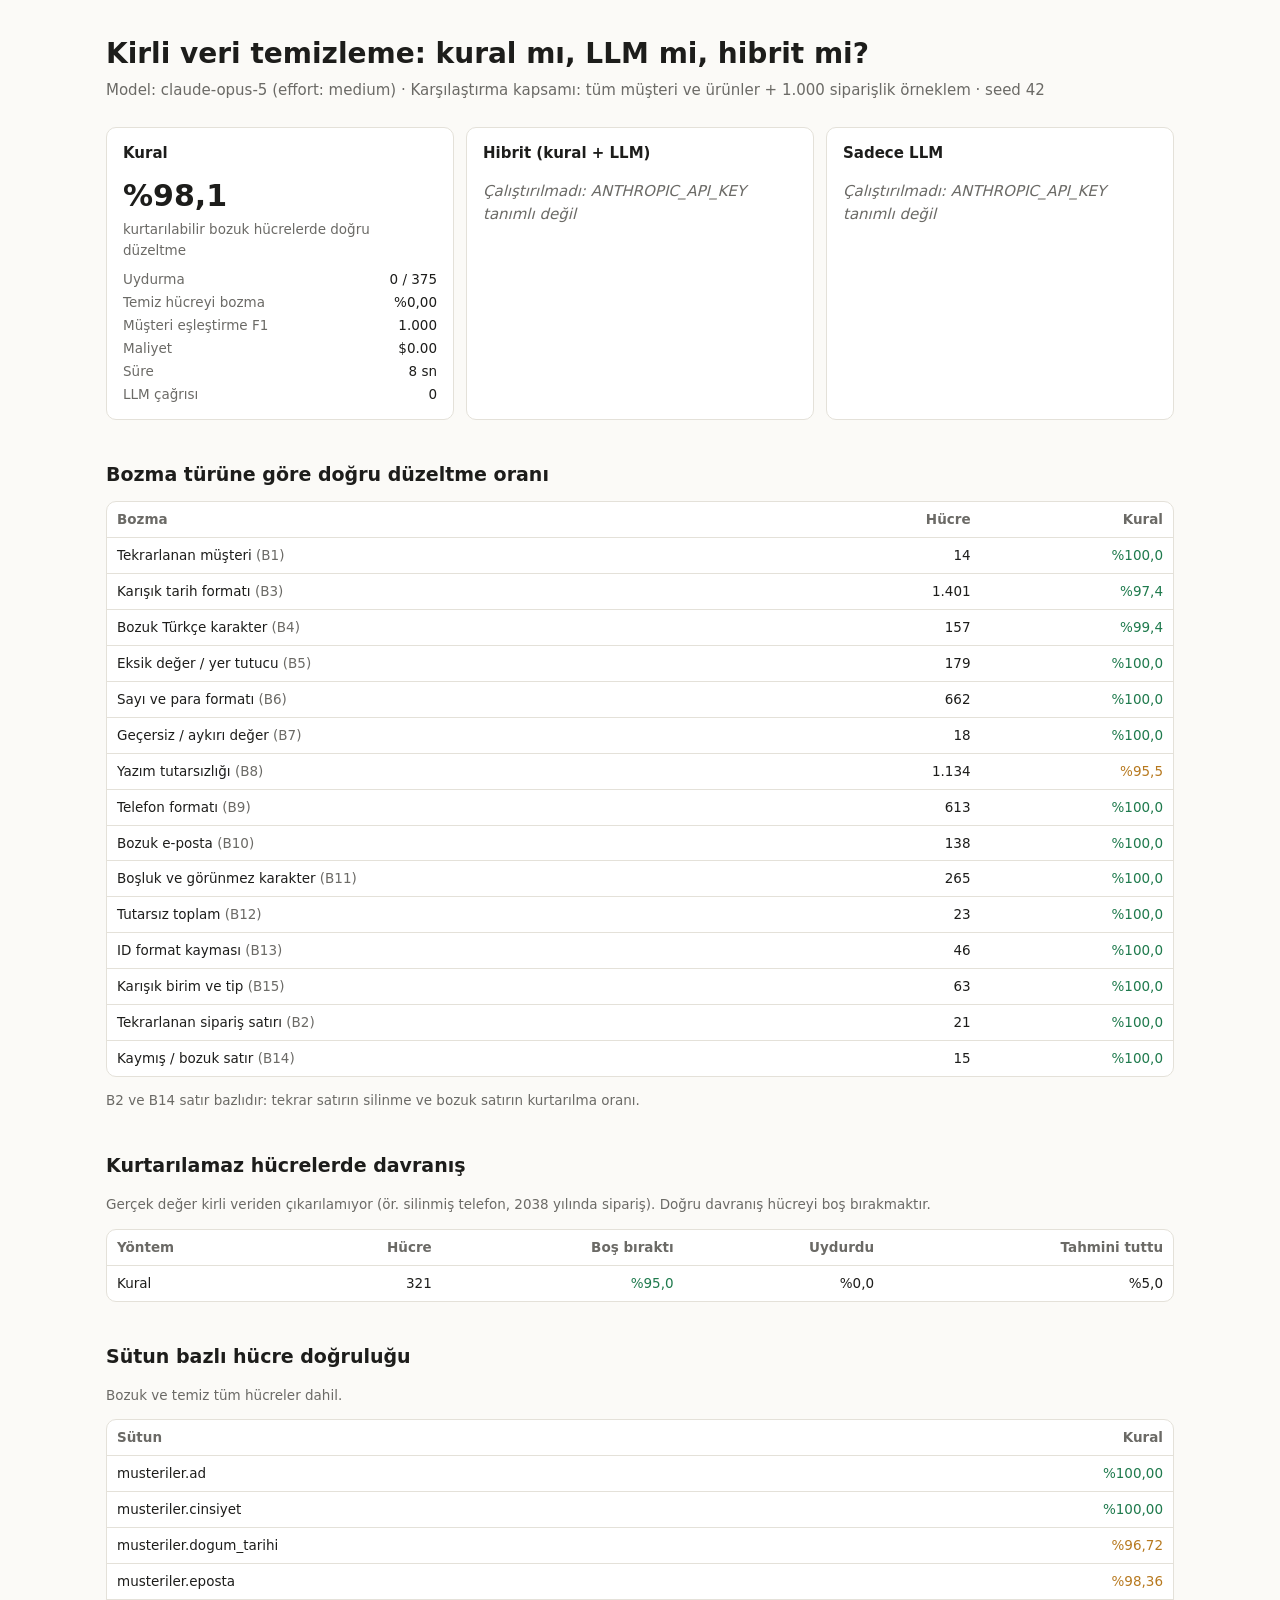
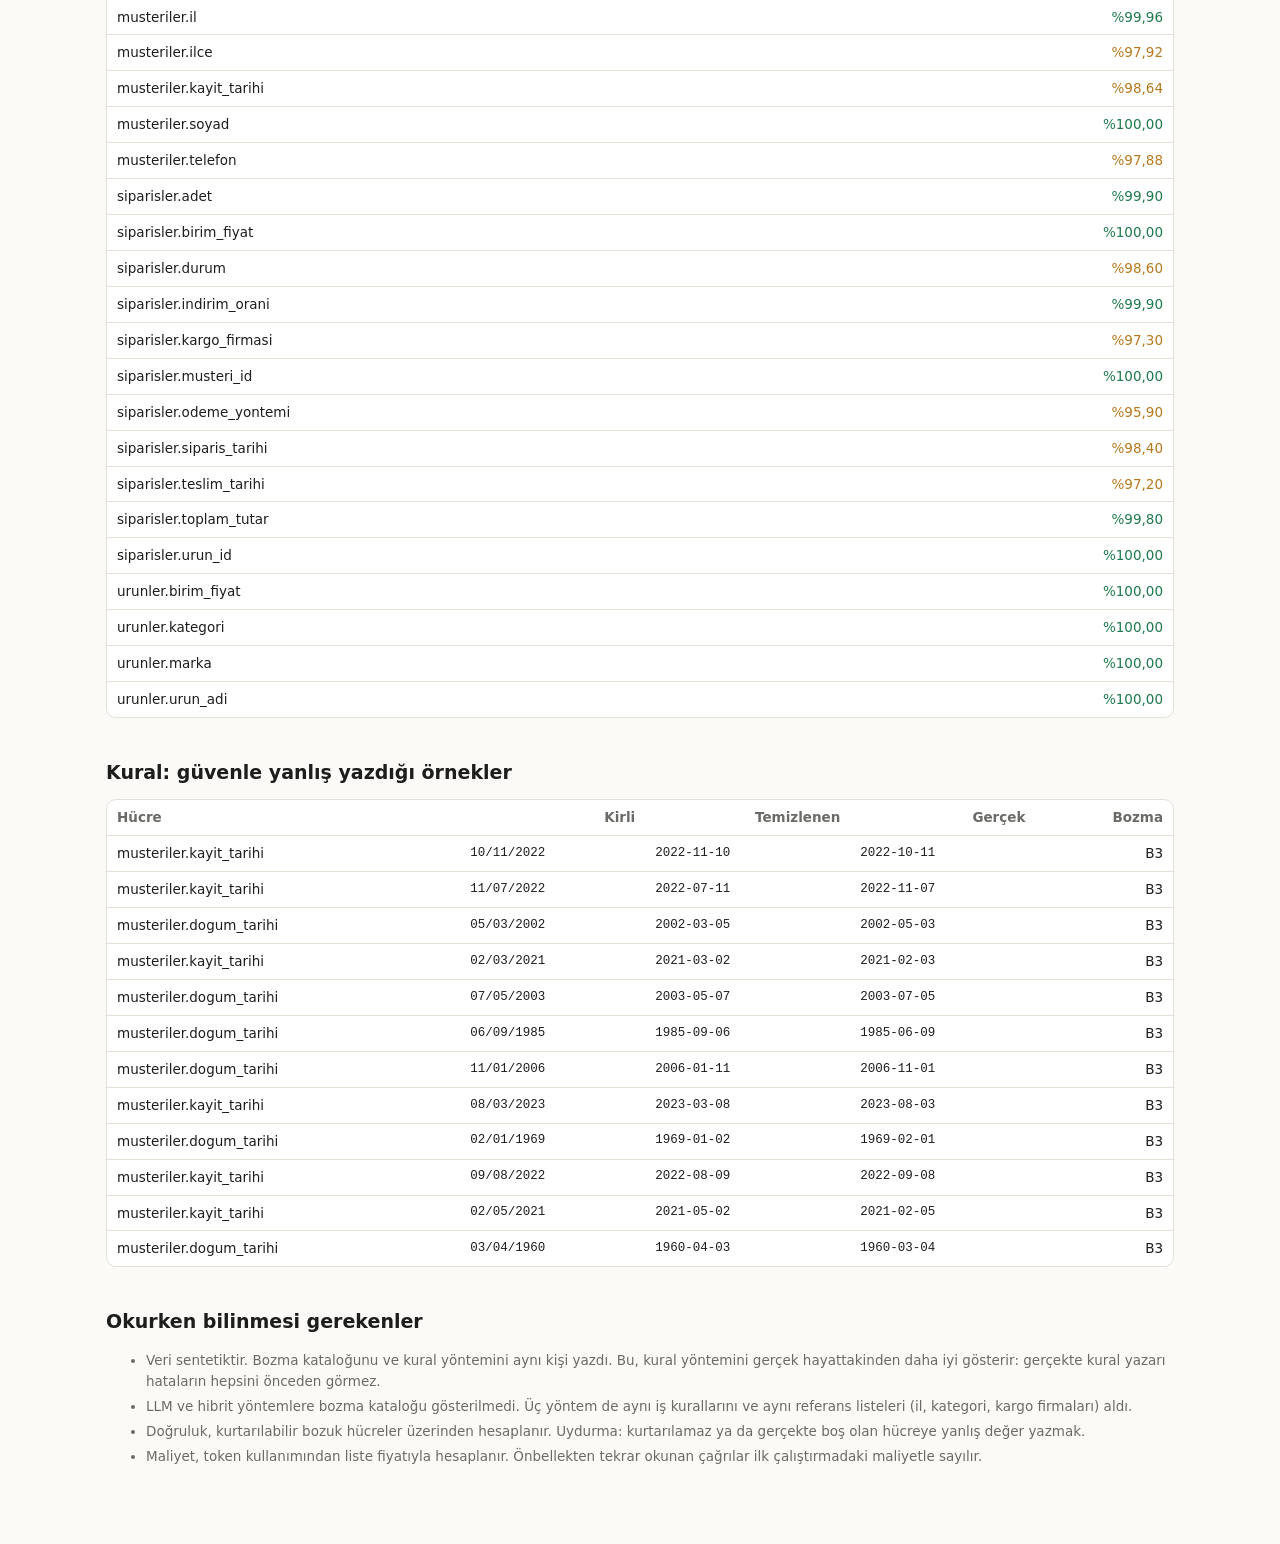
==== ornek_sonuc/rapor.html @ 60d97ad0 "Kural, LLM ve hibrit veri temizleme deney düzeneği - Sentetik e-ticaret verisi üretici (10 bin sipar" ====
<!doctype html><html lang='tr'><head><meta charset='utf-8'><meta name='viewport' content='width=device-width,initial-scale=1'><title>Veri Temizleme Karşılaştırması</title><style>
:root{--bg:#fbfaf7;--fg:#1d1d1b;--soluk:#6b6a66;--cizgi:#e4e1d9;--kart:#fff;--iyi:#1f7a4d;--orta:#b7791f;
--kotu:#b83232;--vurgu:#3553a8}
@media (prefers-color-scheme:dark){:root:not([data-theme="light"]){--bg:#161615;--fg:#ecebe7;--soluk:#a3a19b;
--cizgi:#34332f;--kart:#1f1f1d;--iyi:#5cc28f;--orta:#e0a84c;--kotu:#ec7272;--vurgu:#8ea6f0}}
*{box-sizing:border-box}body{margin:0;background:var(--bg);color:var(--fg);
font:15px/1.55 system-ui,-apple-system,"Segoe UI",sans-serif}
main{max-width:1100px;margin:0 auto;padding:32px 16px 64px}h1{font-size:28px;margin:0 0 4px}
h2{font-size:19px;margin:40px 0 12px}.alt{color:var(--soluk);margin:0 0 24px}
.kartlar{display:grid;grid-template-columns:repeat(auto-fit,minmax(230px,1fr));gap:12px}
.kart{min-width:0;overflow-wrap:anywhere;background:var(--kart);border:1px solid var(--cizgi);border-radius:10px;padding:14px 16px}
.kart h3{margin:0 0 8px;font-size:15px}.buyuk{font-size:30px;font-weight:650;font-variant-numeric:tabular-nums}
.kart dl{display:grid;grid-template-columns:1fr auto;gap:2px 12px;margin:8px 0 0;font-size:13.5px}
.kart dt{color:var(--soluk)}.kart dd{margin:0;text-align:right;font-variant-numeric:tabular-nums}
.tablo{overflow-x:auto;border:1px solid var(--cizgi);border-radius:10px;background:var(--kart)}
table{border-collapse:collapse;width:100%;font-size:13.5px}
th,td{padding:7px 10px;border-bottom:1px solid var(--cizgi);text-align:right;white-space:nowrap}
th:first-child,td:first-child{text-align:left}th{color:var(--soluk);font-weight:600}
tr:last-child td{border-bottom:none}td.iyi{color:var(--iyi)}td.orta{color:var(--orta)}td.kotu{color:var(--kotu)}
td.kod{font-family:ui-monospace,monospace;font-size:12.5px;text-align:left;white-space:normal;word-break:break-all}
.not{color:var(--soluk);font-size:13.5px}.not li{margin:4px 0}.atlandi{color:var(--soluk);font-style:italic}
</style></head><body><main><h1>Kirli veri temizleme: kural mı, LLM mi, hibrit mi?</h1><p class='alt'>Model: claude-opus-5 (effort: medium) · Karşılaştırma kapsamı: tüm müşteri ve ürünler + 1.000 siparişlik örneklem · seed 42</p><div class='kartlar'><div class='kart'><h3>Kural</h3><div class='buyuk'>%98,1</div><div class='not'>kurtarılabilir bozuk hücrelerde doğru düzeltme</div><dl><dt>Uydurma</dt><dd>0 / 375</dd><dt>Temiz hücreyi bozma</dt><dd>%0,00</dd><dt>Müşteri eşleştirme F1</dt><dd>1.000</dd><dt>Maliyet</dt><dd>$0.00</dd><dt>Süre</dt><dd>8 sn</dd><dt>LLM çağrısı</dt><dd>0</dd></dl></div><div class='kart'><h3>Hibrit (kural + LLM)</h3><p class='atlandi'>Çalıştırılmadı: ANTHROPIC_API_KEY tanımlı değil</p></div><div class='kart'><h3>Sadece LLM</h3><p class='atlandi'>Çalıştırılmadı: ANTHROPIC_API_KEY tanımlı değil</p></div></div><h2>Bozma türüne göre doğru düzeltme oranı</h2><div class='tablo'><table><thead><tr><th>Bozma</th><th>Hücre</th><th>Kural</th></tr></thead><tbody><tr><td>Tekrarlanan müşteri <span class='not'>(B1)</span></td><td>14</td><td class='iyi'>%100,0</td></tr><tr><td>Karışık tarih formatı <span class='not'>(B3)</span></td><td>1.401</td><td class='iyi'>%97,4</td></tr><tr><td>Bozuk Türkçe karakter <span class='not'>(B4)</span></td><td>157</td><td class='iyi'>%99,4</td></tr><tr><td>Eksik değer / yer tutucu <span class='not'>(B5)</span></td><td>179</td><td class='iyi'>%100,0</td></tr><tr><td>Sayı ve para formatı <span class='not'>(B6)</span></td><td>662</td><td class='iyi'>%100,0</td></tr><tr><td>Geçersiz / aykırı değer <span class='not'>(B7)</span></td><td>18</td><td class='iyi'>%100,0</td></tr><tr><td>Yazım tutarsızlığı <span class='not'>(B8)</span></td><td>1.134</td><td class='orta'>%95,5</td></tr><tr><td>Telefon formatı <span class='not'>(B9)</span></td><td>613</td><td class='iyi'>%100,0</td></tr><tr><td>Bozuk e-posta <span class='not'>(B10)</span></td><td>138</td><td class='iyi'>%100,0</td></tr><tr><td>Boşluk ve görünmez karakter <span class='not'>(B11)</span></td><td>265</td><td class='iyi'>%100,0</td></tr><tr><td>Tutarsız toplam <span class='not'>(B12)</span></td><td>23</td><td class='iyi'>%100,0</td></tr><tr><td>ID format kayması <span class='not'>(B13)</span></td><td>46</td><td class='iyi'>%100,0</td></tr><tr><td>Karışık birim ve tip <span class='not'>(B15)</span></td><td>63</td><td class='iyi'>%100,0</td></tr><tr><td>Tekrarlanan sipariş satırı <span class='not'>(B2)</span></td><td>21</td><td class='iyi'>%100,0</td></tr><tr><td>Kaymış / bozuk satır <span class='not'>(B14)</span></td><td>15</td><td class='iyi'>%100,0</td></tr></tbody></table></div><p class='not'>B2 ve B14 satır bazlıdır: tekrar satırın silinme ve bozuk satırın kurtarılma oranı.</p><h2>Kurtarılamaz hücrelerde davranış</h2><p class='not'>Gerçek değer kirli veriden çıkarılamıyor (ör. silinmiş telefon, 2038 yılında sipariş). Doğru davranış hücreyi boş bırakmaktır.</p><div class='tablo'><table><thead><tr><th>Yöntem</th><th>Hücre</th><th>Boş bıraktı</th><th>Uydurdu</th><th>Tahmini tuttu</th></tr></thead><tbody><tr><td>Kural</td><td>321</td><td class='iyi'>%95,0</td><td class=''>%0,0</td><td>%5,0</td></tr></tbody></table></div><h2>Sütun bazlı hücre doğruluğu</h2><p class='not'>Bozuk ve temiz tüm hücreler dahil.</p><div class='tablo'><table><thead><tr><th>Sütun</th><th>Kural</th></tr></thead><tbody><tr><td>musteriler.ad</td><td class='iyi'>%100,00</td></tr><tr><td>musteriler.cinsiyet</td><td class='iyi'>%100,00</td></tr><tr><td>musteriler.dogum_tarihi</td><td class='orta'>%96,72</td></tr><tr><td>musteriler.eposta</td><td class='orta'>%98,36</td></tr><tr><td>musteriler.il</td><td class='iyi'>%99,96</td></tr><tr><td>musteriler.ilce</td><td class='orta'>%97,92</td></tr><tr><td>musteriler.kayit_tarihi</td><td class='orta'>%98,64</td></tr><tr><td>musteriler.soyad</td><td class='iyi'>%100,00</td></tr><tr><td>musteriler.telefon</td><td class='orta'>%97,88</td></tr><tr><td>siparisler.adet</td><td class='iyi'>%99,90</td></tr><tr><td>siparisler.birim_fiyat</td><td class='iyi'>%100,00</td></tr><tr><td>siparisler.durum</td><td class='orta'>%98,60</td></tr><tr><td>siparisler.indirim_orani</td><td class='iyi'>%99,90</td></tr><tr><td>siparisler.kargo_firmasi</td><td class='orta'>%97,30</td></tr><tr><td>siparisler.musteri_id</td><td class='iyi'>%100,00</td></tr><tr><td>siparisler.odeme_yontemi</td><td class='orta'>%95,90</td></tr><tr><td>siparisler.siparis_tarihi</td><td class='orta'>%98,40</td></tr><tr><td>siparisler.teslim_tarihi</td><td class='orta'>%97,20</td></tr><tr><td>siparisler.toplam_tutar</td><td class='iyi'>%99,80</td></tr><tr><td>siparisler.urun_id</td><td class='iyi'>%100,00</td></tr><tr><td>urunler.birim_fiyat</td><td class='iyi'>%100,00</td></tr><tr><td>urunler.kategori</td><td class='iyi'>%100,00</td></tr><tr><td>urunler.marka</td><td class='iyi'>%100,00</td></tr><tr><td>urunler.urun_adi</td><td class='iyi'>%100,00</td></tr></tbody></table></div><h2>Kural: güvenle yanlış yazdığı örnekler</h2><div class='tablo'><table><thead><tr><th>Hücre</th><th>Kirli</th><th>Temizlenen</th><th>Gerçek</th><th>Bozma</th></tr></thead><tbody><tr><td>musteriler.kayit_tarihi</td><td class='kod'>10/11/2022</td><td class='kod'>2022-11-10</td><td class='kod'>2022-10-11</td><td>B3</td></tr><tr><td>musteriler.kayit_tarihi</td><td class='kod'>11/07/2022</td><td class='kod'>2022-07-11</td><td class='kod'>2022-11-07</td><td>B3</td></tr><tr><td>musteriler.dogum_tarihi</td><td class='kod'>05/03/2002</td><td class='kod'>2002-03-05</td><td class='kod'>2002-05-03</td><td>B3</td></tr><tr><td>musteriler.kayit_tarihi</td><td class='kod'>02/03/2021</td><td class='kod'>2021-03-02</td><td class='kod'>2021-02-03</td><td>B3</td></tr><tr><td>musteriler.dogum_tarihi</td><td class='kod'>07/05/2003</td><td class='kod'>2003-05-07</td><td class='kod'>2003-07-05</td><td>B3</td></tr><tr><td>musteriler.dogum_tarihi</td><td class='kod'>06/09/1985</td><td class='kod'>1985-09-06</td><td class='kod'>1985-06-09</td><td>B3</td></tr><tr><td>musteriler.dogum_tarihi</td><td class='kod'>11/01/2006</td><td class='kod'>2006-01-11</td><td class='kod'>2006-11-01</td><td>B3</td></tr><tr><td>musteriler.kayit_tarihi</td><td class='kod'>08/03/2023</td><td class='kod'>2023-03-08</td><td class='kod'>2023-08-03</td><td>B3</td></tr><tr><td>musteriler.dogum_tarihi</td><td class='kod'>02/01/1969</td><td class='kod'>1969-01-02</td><td class='kod'>1969-02-01</td><td>B3</td></tr><tr><td>musteriler.kayit_tarihi</td><td class='kod'>09/08/2022</td><td class='kod'>2022-08-09</td><td class='kod'>2022-09-08</td><td>B3</td></tr><tr><td>musteriler.kayit_tarihi</td><td class='kod'>02/05/2021</td><td class='kod'>2021-05-02</td><td class='kod'>2021-02-05</td><td>B3</td></tr><tr><td>musteriler.dogum_tarihi</td><td class='kod'>03/04/1960</td><td class='kod'>1960-04-03</td><td class='kod'>1960-03-04</td><td>B3</td></tr></tbody></table></div><h2>Okurken bilinmesi gerekenler</h2><ul class='not'><li>Veri sentetiktir. Bozma kataloğunu ve kural yöntemini aynı kişi yazdı. Bu, kural yöntemini gerçek hayattakinden daha iyi gösterir: gerçekte kural yazarı hataların hepsini önceden görmez.</li><li>LLM ve hibrit yöntemlere bozma kataloğu gösterilmedi. Üç yöntem de aynı iş kurallarını ve aynı referans listeleri (il, kategori, kargo firmaları) aldı.</li><li>Doğruluk, kurtarılabilir bozuk hücreler üzerinden hesaplanır. Uydurma: kurtarılamaz ya da gerçekte boş olan hücreye yanlış değer yazmak.</li><li>Maliyet, token kullanımından liste fiyatıyla hesaplanır. Önbellekten tekrar okunan çağrılar ilk çalıştırmadaki maliyetle sayılır.</li></ul></main></body></html>
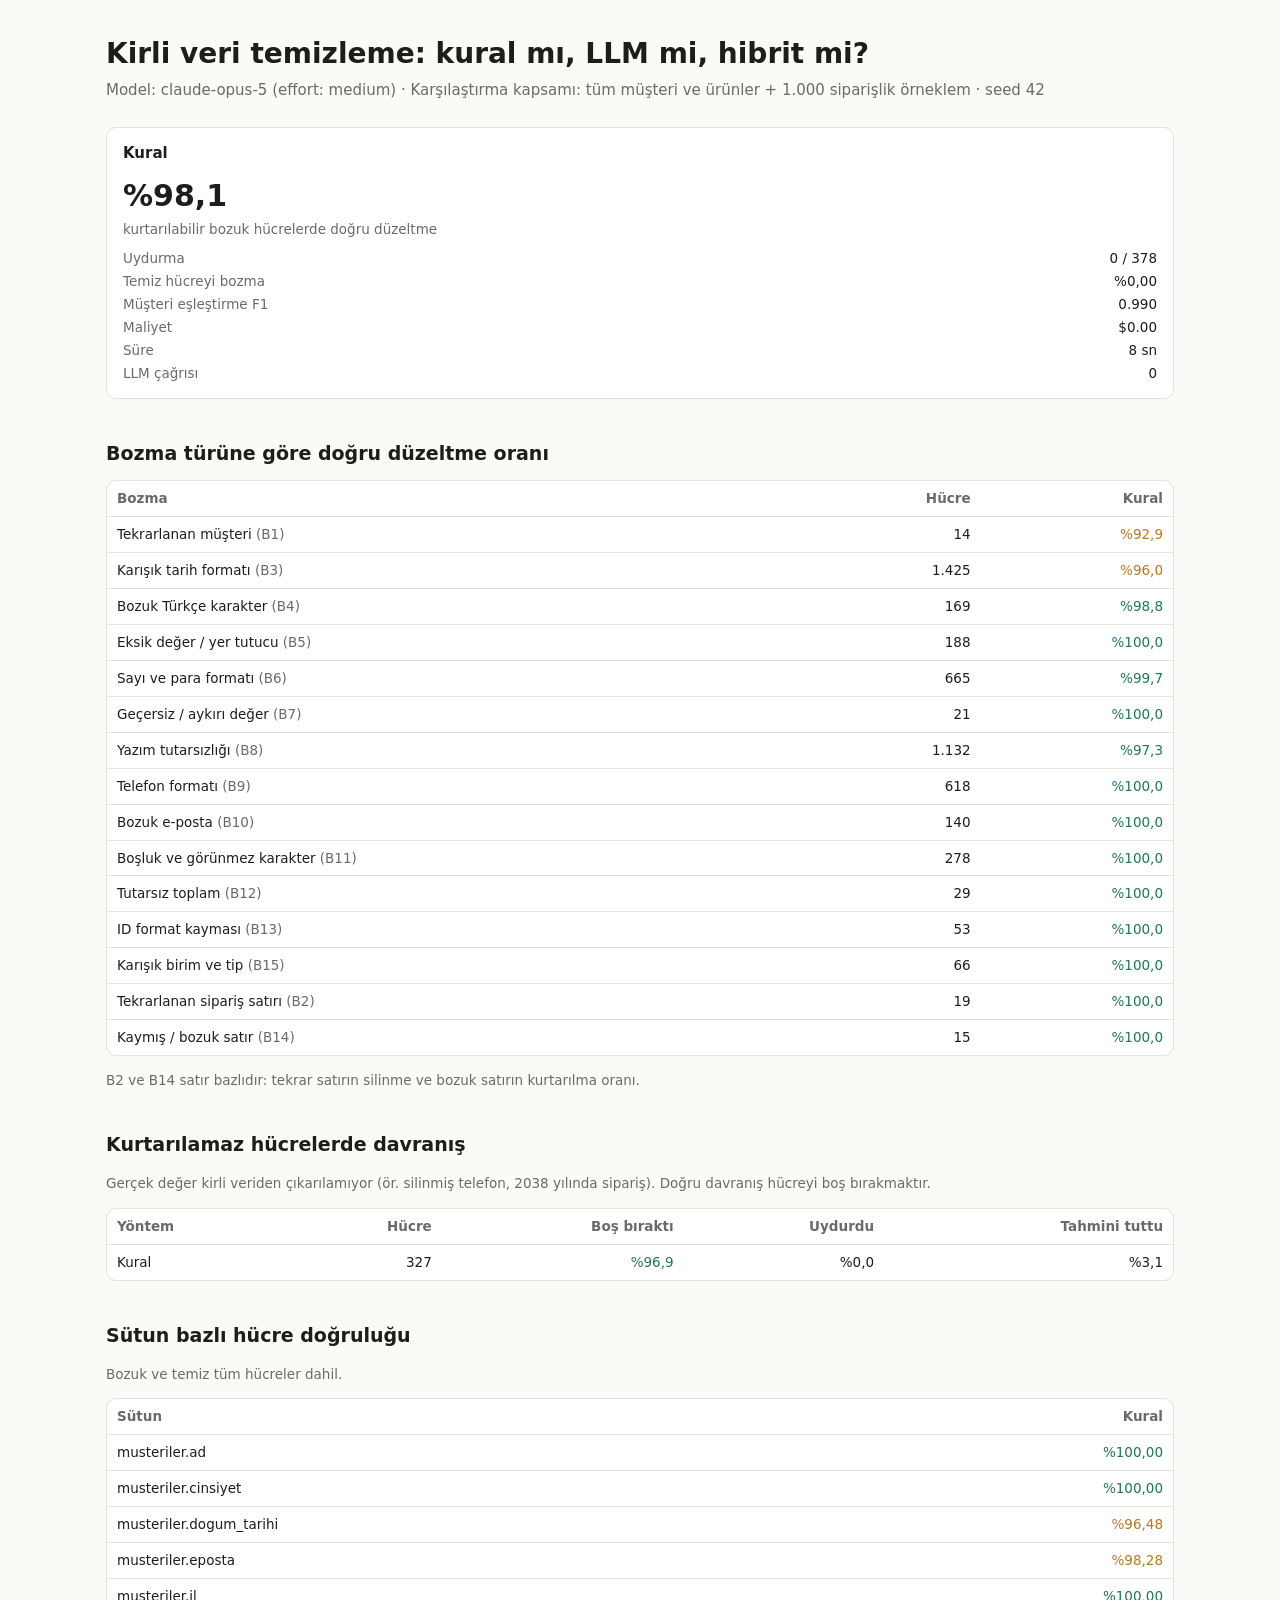
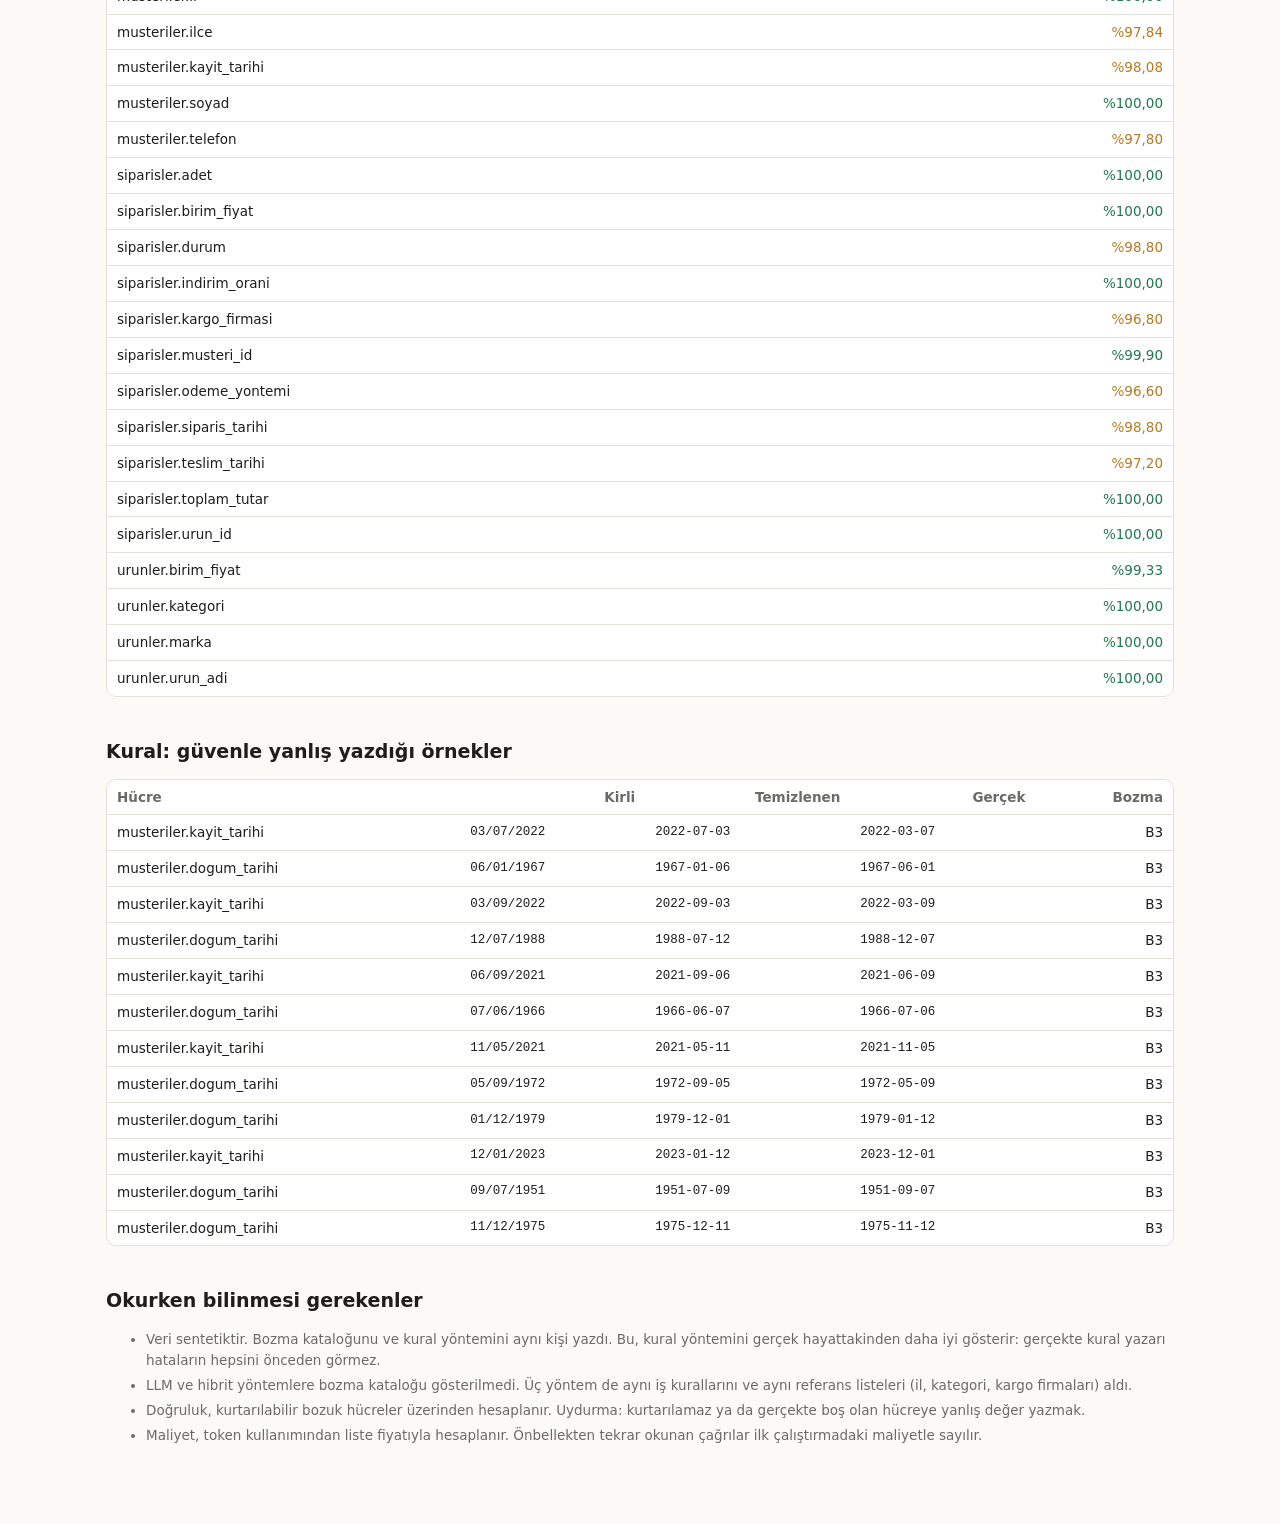
==== commit ca8ddf8d: "Paylaşım görselleri, açık veri seti ve puanlama komutu - gorseller/: bozma türü tablosu ve kirli -> " ====
--- a/ornek_sonuc/rapor.html
+++ b/ornek_sonuc/rapor.html
@@ -19,4 +19,4 @@
 tr:last-child td{border-bottom:none}td.iyi{color:var(--iyi)}td.orta{color:var(--orta)}td.kotu{color:var(--kotu)}
 td.kod{font-family:ui-monospace,monospace;font-size:12.5px;text-align:left;white-space:normal;word-break:break-all}
 .not{color:var(--soluk);font-size:13.5px}.not li{margin:4px 0}.atlandi{color:var(--soluk);font-style:italic}
-</style></head><body><main><h1>Kirli veri temizleme: kural mı, LLM mi, hibrit mi?</h1><p class='alt'>Model: claude-opus-5 (effort: medium) · Karşılaştırma kapsamı: tüm müşteri ve ürünler + 1.000 siparişlik örneklem · seed 42</p><div class='kartlar'><div class='kart'><h3>Kural</h3><div class='buyuk'>%98,1</div><div class='not'>kurtarılabilir bozuk hücrelerde doğru düzeltme</div><dl><dt>Uydurma</dt><dd>0 / 375</dd><dt>Temiz hücreyi bozma</dt><dd>%0,00</dd><dt>Müşteri eşleştirme F1</dt><dd>1.000</dd><dt>Maliyet</dt><dd>$0.00</dd><dt>Süre</dt><dd>8 sn</dd><dt>LLM çağrısı</dt><dd>0</dd></dl></div><div class='kart'><h3>Hibrit (kural + LLM)</h3><p class='atlandi'>Çalıştırılmadı: ANTHROPIC_API_KEY tanımlı değil</p></div><div class='kart'><h3>Sadece LLM</h3><p class='atlandi'>Çalıştırılmadı: ANTHROPIC_API_KEY tanımlı değil</p></div></div><h2>Bozma türüne göre doğru düzeltme oranı</h2><div class='tablo'><table><thead><tr><th>Bozma</th><th>Hücre</th><th>Kural</th></tr></thead><tbody><tr><td>Tekrarlanan müşteri <span class='not'>(B1)</span></td><td>14</td><td class='iyi'>%100,0</td></tr><tr><td>Karışık tarih formatı <span class='not'>(B3)</span></td><td>1.401</td><td class='iyi'>%97,4</td></tr><tr><td>Bozuk Türkçe karakter <span class='not'>(B4)</span></td><td>157</td><td class='iyi'>%99,4</td></tr><tr><td>Eksik değer / yer tutucu <span class='not'>(B5)</span></td><td>179</td><td class='iyi'>%100,0</td></tr><tr><td>Sayı ve para formatı <span class='not'>(B6)</span></td><td>662</td><td class='iyi'>%100,0</td></tr><tr><td>Geçersiz / aykırı değer <span class='not'>(B7)</span></td><td>18</td><td class='iyi'>%100,0</td></tr><tr><td>Yazım tutarsızlığı <span class='not'>(B8)</span></td><td>1.134</td><td class='orta'>%95,5</td></tr><tr><td>Telefon formatı <span class='not'>(B9)</span></td><td>613</td><td class='iyi'>%100,0</td></tr><tr><td>Bozuk e-posta <span class='not'>(B10)</span></td><td>138</td><td class='iyi'>%100,0</td></tr><tr><td>Boşluk ve görünmez karakter <span class='not'>(B11)</span></td><td>265</td><td class='iyi'>%100,0</td></tr><tr><td>Tutarsız toplam <span class='not'>(B12)</span></td><td>23</td><td class='iyi'>%100,0</td></tr><tr><td>ID format kayması <span class='not'>(B13)</span></td><td>46</td><td class='iyi'>%100,0</td></tr><tr><td>Karışık birim ve tip <span class='not'>(B15)</span></td><td>63</td><td class='iyi'>%100,0</td></tr><tr><td>Tekrarlanan sipariş satırı <span class='not'>(B2)</span></td><td>21</td><td class='iyi'>%100,0</td></tr><tr><td>Kaymış / bozuk satır <span class='not'>(B14)</span></td><td>15</td><td class='iyi'>%100,0</td></tr></tbody></table></div><p class='not'>B2 ve B14 satır bazlıdır: tekrar satırın silinme ve bozuk satırın kurtarılma oranı.</p><h2>Kurtarılamaz hücrelerde davranış</h2><p class='not'>Gerçek değer kirli veriden çıkarılamıyor (ör. silinmiş telefon, 2038 yılında sipariş). Doğru davranış hücreyi boş bırakmaktır.</p><div class='tablo'><table><thead><tr><th>Yöntem</th><th>Hücre</th><th>Boş bıraktı</th><th>Uydurdu</th><th>Tahmini tuttu</th></tr></thead><tbody><tr><td>Kural</td><td>321</td><td class='iyi'>%95,0</td><td class=''>%0,0</td><td>%5,0</td></tr></tbody></table></div><h2>Sütun bazlı hücre doğruluğu</h2><p class='not'>Bozuk ve temiz tüm hücreler dahil.</p><div class='tablo'><table><thead><tr><th>Sütun</th><th>Kural</th></tr></thead><tbody><tr><td>musteriler.ad</td><td class='iyi'>%100,00</td></tr><tr><td>musteriler.cinsiyet</td><td class='iyi'>%100,00</td></tr><tr><td>musteriler.dogum_tarihi</td><td class='orta'>%96,72</td></tr><tr><td>musteriler.eposta</td><td class='orta'>%98,36</td></tr><tr><td>musteriler.il</td><td class='iyi'>%99,96</td></tr><tr><td>musteriler.ilce</td><td class='orta'>%97,92</td></tr><tr><td>musteriler.kayit_tarihi</td><td class='orta'>%98,64</td></tr><tr><td>musteriler.soyad</td><td class='iyi'>%100,00</td></tr><tr><td>musteriler.telefon</td><td class='orta'>%97,88</td></tr><tr><td>siparisler.adet</td><td class='iyi'>%99,90</td></tr><tr><td>siparisler.birim_fiyat</td><td class='iyi'>%100,00</td></tr><tr><td>siparisler.durum</td><td class='orta'>%98,60</td></tr><tr><td>siparisler.indirim_orani</td><td class='iyi'>%99,90</td></tr><tr><td>siparisler.kargo_firmasi</td><td class='orta'>%97,30</td></tr><tr><td>siparisler.musteri_id</td><td class='iyi'>%100,00</td></tr><tr><td>siparisler.odeme_yontemi</td><td class='orta'>%95,90</td></tr><tr><td>siparisler.siparis_tarihi</td><td class='orta'>%98,40</td></tr><tr><td>siparisler.teslim_tarihi</td><td class='orta'>%97,20</td></tr><tr><td>siparisler.toplam_tutar</td><td class='iyi'>%99,80</td></tr><tr><td>siparisler.urun_id</td><td class='iyi'>%100,00</td></tr><tr><td>urunler.birim_fiyat</td><td class='iyi'>%100,00</td></tr><tr><td>urunler.kategori</td><td class='iyi'>%100,00</td></tr><tr><td>urunler.marka</td><td class='iyi'>%100,00</td></tr><tr><td>urunler.urun_adi</td><td class='iyi'>%100,00</td></tr></tbody></table></div><h2>Kural: güvenle yanlış yazdığı örnekler</h2><div class='tablo'><table><thead><tr><th>Hücre</th><th>Kirli</th><th>Temizlenen</th><th>Gerçek</th><th>Bozma</th></tr></thead><tbody><tr><td>musteriler.kayit_tarihi</td><td class='kod'>10/11/2022</td><td class='kod'>2022-11-10</td><td class='kod'>2022-10-11</td><td>B3</td></tr><tr><td>musteriler.kayit_tarihi</td><td class='kod'>11/07/2022</td><td class='kod'>2022-07-11</td><td class='kod'>2022-11-07</td><td>B3</td></tr><tr><td>musteriler.dogum_tarihi</td><td class='kod'>05/03/2002</td><td class='kod'>2002-03-05</td><td class='kod'>2002-05-03</td><td>B3</td></tr><tr><td>musteriler.kayit_tarihi</td><td class='kod'>02/03/2021</td><td class='kod'>2021-03-02</td><td class='kod'>2021-02-03</td><td>B3</td></tr><tr><td>musteriler.dogum_tarihi</td><td class='kod'>07/05/2003</td><td class='kod'>2003-05-07</td><td class='kod'>2003-07-05</td><td>B3</td></tr><tr><td>musteriler.dogum_tarihi</td><td class='kod'>06/09/1985</td><td class='kod'>1985-09-06</td><td class='kod'>1985-06-09</td><td>B3</td></tr><tr><td>musteriler.dogum_tarihi</td><td class='kod'>11/01/2006</td><td class='kod'>2006-01-11</td><td class='kod'>2006-11-01</td><td>B3</td></tr><tr><td>musteriler.kayit_tarihi</td><td class='kod'>08/03/2023</td><td class='kod'>2023-03-08</td><td class='kod'>2023-08-03</td><td>B3</td></tr><tr><td>musteriler.dogum_tarihi</td><td class='kod'>02/01/1969</td><td class='kod'>1969-01-02</td><td class='kod'>1969-02-01</td><td>B3</td></tr><tr><td>musteriler.kayit_tarihi</td><td class='kod'>09/08/2022</td><td class='kod'>2022-08-09</td><td class='kod'>2022-09-08</td><td>B3</td></tr><tr><td>musteriler.kayit_tarihi</td><td class='kod'>02/05/2021</td><td class='kod'>2021-05-02</td><td class='kod'>2021-02-05</td><td>B3</td></tr><tr><td>musteriler.dogum_tarihi</td><td class='kod'>03/04/1960</td><td class='kod'>1960-04-03</td><td class='kod'>1960-03-04</td><td>B3</td></tr></tbody></table></div><h2>Okurken bilinmesi gerekenler</h2><ul class='not'><li>Veri sentetiktir. Bozma kataloğunu ve kural yöntemini aynı kişi yazdı. Bu, kural yöntemini gerçek hayattakinden daha iyi gösterir: gerçekte kural yazarı hataların hepsini önceden görmez.</li><li>LLM ve hibrit yöntemlere bozma kataloğu gösterilmedi. Üç yöntem de aynı iş kurallarını ve aynı referans listeleri (il, kategori, kargo firmaları) aldı.</li><li>Doğruluk, kurtarılabilir bozuk hücreler üzerinden hesaplanır. Uydurma: kurtarılamaz ya da gerçekte boş olan hücreye yanlış değer yazmak.</li><li>Maliyet, token kullanımından liste fiyatıyla hesaplanır. Önbellekten tekrar okunan çağrılar ilk çalıştırmadaki maliyetle sayılır.</li></ul></main></body></html>+</style></head><body><main><h1>Kirli veri temizleme: kural mı, LLM mi, hibrit mi?</h1><p class='alt'>Model: claude-opus-5 (effort: medium) · Karşılaştırma kapsamı: tüm müşteri ve ürünler + 1.000 siparişlik örneklem · seed 42</p><div class='kartlar'><div class='kart'><h3>Kural</h3><div class='buyuk'>%98,1</div><div class='not'>kurtarılabilir bozuk hücrelerde doğru düzeltme</div><dl><dt>Uydurma</dt><dd>0 / 378</dd><dt>Temiz hücreyi bozma</dt><dd>%0,00</dd><dt>Müşteri eşleştirme F1</dt><dd>0.990</dd><dt>Maliyet</dt><dd>$0.00</dd><dt>Süre</dt><dd>8 sn</dd><dt>LLM çağrısı</dt><dd>0</dd></dl></div></div><h2>Bozma türüne göre doğru düzeltme oranı</h2><div class='tablo'><table><thead><tr><th>Bozma</th><th>Hücre</th><th>Kural</th></tr></thead><tbody><tr><td>Tekrarlanan müşteri <span class='not'>(B1)</span></td><td>14</td><td class='orta'>%92,9</td></tr><tr><td>Karışık tarih formatı <span class='not'>(B3)</span></td><td>1.425</td><td class='orta'>%96,0</td></tr><tr><td>Bozuk Türkçe karakter <span class='not'>(B4)</span></td><td>169</td><td class='iyi'>%98,8</td></tr><tr><td>Eksik değer / yer tutucu <span class='not'>(B5)</span></td><td>188</td><td class='iyi'>%100,0</td></tr><tr><td>Sayı ve para formatı <span class='not'>(B6)</span></td><td>665</td><td class='iyi'>%99,7</td></tr><tr><td>Geçersiz / aykırı değer <span class='not'>(B7)</span></td><td>21</td><td class='iyi'>%100,0</td></tr><tr><td>Yazım tutarsızlığı <span class='not'>(B8)</span></td><td>1.132</td><td class='iyi'>%97,3</td></tr><tr><td>Telefon formatı <span class='not'>(B9)</span></td><td>618</td><td class='iyi'>%100,0</td></tr><tr><td>Bozuk e-posta <span class='not'>(B10)</span></td><td>140</td><td class='iyi'>%100,0</td></tr><tr><td>Boşluk ve görünmez karakter <span class='not'>(B11)</span></td><td>278</td><td class='iyi'>%100,0</td></tr><tr><td>Tutarsız toplam <span class='not'>(B12)</span></td><td>29</td><td class='iyi'>%100,0</td></tr><tr><td>ID format kayması <span class='not'>(B13)</span></td><td>53</td><td class='iyi'>%100,0</td></tr><tr><td>Karışık birim ve tip <span class='not'>(B15)</span></td><td>66</td><td class='iyi'>%100,0</td></tr><tr><td>Tekrarlanan sipariş satırı <span class='not'>(B2)</span></td><td>19</td><td class='iyi'>%100,0</td></tr><tr><td>Kaymış / bozuk satır <span class='not'>(B14)</span></td><td>15</td><td class='iyi'>%100,0</td></tr></tbody></table></div><p class='not'>B2 ve B14 satır bazlıdır: tekrar satırın silinme ve bozuk satırın kurtarılma oranı.</p><h2>Kurtarılamaz hücrelerde davranış</h2><p class='not'>Gerçek değer kirli veriden çıkarılamıyor (ör. silinmiş telefon, 2038 yılında sipariş). Doğru davranış hücreyi boş bırakmaktır.</p><div class='tablo'><table><thead><tr><th>Yöntem</th><th>Hücre</th><th>Boş bıraktı</th><th>Uydurdu</th><th>Tahmini tuttu</th></tr></thead><tbody><tr><td>Kural</td><td>327</td><td class='iyi'>%96,9</td><td class=''>%0,0</td><td>%3,1</td></tr></tbody></table></div><h2>Sütun bazlı hücre doğruluğu</h2><p class='not'>Bozuk ve temiz tüm hücreler dahil.</p><div class='tablo'><table><thead><tr><th>Sütun</th><th>Kural</th></tr></thead><tbody><tr><td>musteriler.ad</td><td class='iyi'>%100,00</td></tr><tr><td>musteriler.cinsiyet</td><td class='iyi'>%100,00</td></tr><tr><td>musteriler.dogum_tarihi</td><td class='orta'>%96,48</td></tr><tr><td>musteriler.eposta</td><td class='orta'>%98,28</td></tr><tr><td>musteriler.il</td><td class='iyi'>%100,00</td></tr><tr><td>musteriler.ilce</td><td class='orta'>%97,84</td></tr><tr><td>musteriler.kayit_tarihi</td><td class='orta'>%98,08</td></tr><tr><td>musteriler.soyad</td><td class='iyi'>%100,00</td></tr><tr><td>musteriler.telefon</td><td class='orta'>%97,80</td></tr><tr><td>siparisler.adet</td><td class='iyi'>%100,00</td></tr><tr><td>siparisler.birim_fiyat</td><td class='iyi'>%100,00</td></tr><tr><td>siparisler.durum</td><td class='orta'>%98,80</td></tr><tr><td>siparisler.indirim_orani</td><td class='iyi'>%100,00</td></tr><tr><td>siparisler.kargo_firmasi</td><td class='orta'>%96,80</td></tr><tr><td>siparisler.musteri_id</td><td class='iyi'>%99,90</td></tr><tr><td>siparisler.odeme_yontemi</td><td class='orta'>%96,60</td></tr><tr><td>siparisler.siparis_tarihi</td><td class='orta'>%98,80</td></tr><tr><td>siparisler.teslim_tarihi</td><td class='orta'>%97,20</td></tr><tr><td>siparisler.toplam_tutar</td><td class='iyi'>%100,00</td></tr><tr><td>siparisler.urun_id</td><td class='iyi'>%100,00</td></tr><tr><td>urunler.birim_fiyat</td><td class='iyi'>%99,33</td></tr><tr><td>urunler.kategori</td><td class='iyi'>%100,00</td></tr><tr><td>urunler.marka</td><td class='iyi'>%100,00</td></tr><tr><td>urunler.urun_adi</td><td class='iyi'>%100,00</td></tr></tbody></table></div><h2>Kural: güvenle yanlış yazdığı örnekler</h2><div class='tablo'><table><thead><tr><th>Hücre</th><th>Kirli</th><th>Temizlenen</th><th>Gerçek</th><th>Bozma</th></tr></thead><tbody><tr><td>musteriler.kayit_tarihi</td><td class='kod'>03/07/2022</td><td class='kod'>2022-07-03</td><td class='kod'>2022-03-07</td><td>B3</td></tr><tr><td>musteriler.dogum_tarihi</td><td class='kod'>06/01/1967</td><td class='kod'>1967-01-06</td><td class='kod'>1967-06-01</td><td>B3</td></tr><tr><td>musteriler.kayit_tarihi</td><td class='kod'>03/09/2022</td><td class='kod'>2022-09-03</td><td class='kod'>2022-03-09</td><td>B3</td></tr><tr><td>musteriler.dogum_tarihi</td><td class='kod'>12/07/1988</td><td class='kod'>1988-07-12</td><td class='kod'>1988-12-07</td><td>B3</td></tr><tr><td>musteriler.kayit_tarihi</td><td class='kod'>06/09/2021</td><td class='kod'>2021-09-06</td><td class='kod'>2021-06-09</td><td>B3</td></tr><tr><td>musteriler.dogum_tarihi</td><td class='kod'>07/06/1966</td><td class='kod'>1966-06-07</td><td class='kod'>1966-07-06</td><td>B3</td></tr><tr><td>musteriler.kayit_tarihi</td><td class='kod'>11/05/2021</td><td class='kod'>2021-05-11</td><td class='kod'>2021-11-05</td><td>B3</td></tr><tr><td>musteriler.dogum_tarihi</td><td class='kod'>05/09/1972</td><td class='kod'>1972-09-05</td><td class='kod'>1972-05-09</td><td>B3</td></tr><tr><td>musteriler.dogum_tarihi</td><td class='kod'>01/12/1979</td><td class='kod'>1979-12-01</td><td class='kod'>1979-01-12</td><td>B3</td></tr><tr><td>musteriler.kayit_tarihi</td><td class='kod'>12/01/2023</td><td class='kod'>2023-01-12</td><td class='kod'>2023-12-01</td><td>B3</td></tr><tr><td>musteriler.dogum_tarihi</td><td class='kod'>09/07/1951</td><td class='kod'>1951-07-09</td><td class='kod'>1951-09-07</td><td>B3</td></tr><tr><td>musteriler.dogum_tarihi</td><td class='kod'>11/12/1975</td><td class='kod'>1975-12-11</td><td class='kod'>1975-11-12</td><td>B3</td></tr></tbody></table></div><h2>Okurken bilinmesi gerekenler</h2><ul class='not'><li>Veri sentetiktir. Bozma kataloğunu ve kural yöntemini aynı kişi yazdı. Bu, kural yöntemini gerçek hayattakinden daha iyi gösterir: gerçekte kural yazarı hataların hepsini önceden görmez.</li><li>LLM ve hibrit yöntemlere bozma kataloğu gösterilmedi. Üç yöntem de aynı iş kurallarını ve aynı referans listeleri (il, kategori, kargo firmaları) aldı.</li><li>Doğruluk, kurtarılabilir bozuk hücreler üzerinden hesaplanır. Uydurma: kurtarılamaz ya da gerçekte boş olan hücreye yanlış değer yazmak.</li><li>Maliyet, token kullanımından liste fiyatıyla hesaplanır. Önbellekten tekrar okunan çağrılar ilk çalıştırmadaki maliyetle sayılır.</li></ul></main></body></html>
